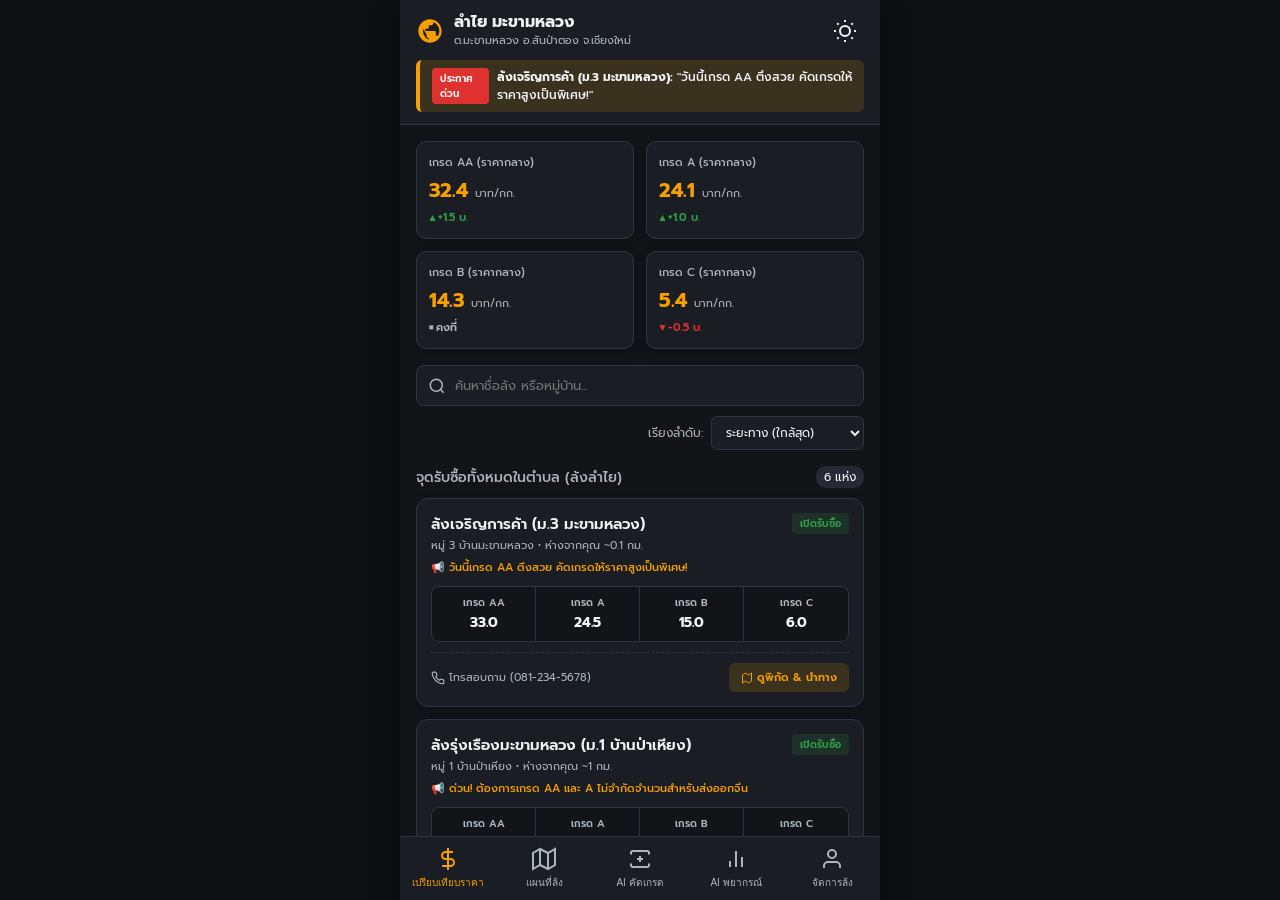
==== index.html @ 511e667b "Add files via upload" ====
<!DOCTYPE html>
<html lang="th">
<head>
    <meta charset="UTF-8">
    <meta name="viewport" content="width=device-width, initial-scale=1.0">
    <title>มะขามหลวง ลำไย คอนเนค (MakhamLuang Longan Connect)</title>
    
    <!-- Google Fonts: Prompt -->
    <link rel="preconnect" href="https://fonts.googleapis.com">
    <link rel="preconnect" href="https://fonts.gstatic.com" crossorigin>
    <link href="https://fonts.googleapis.com/css2?family=Prompt:wght@300;400;500;600;700&display=swap" rel="stylesheet">
    
    <!-- Leaflet Map CSS -->
    <link rel="stylesheet" href="https://unpkg.com/leaflet@1.9.4/dist/leaflet.css" integrity="sha256-p4NxAoJBhIIN+hmNHrzRCf9tD/miZyoHS5obTRR9BMY=" crossorigin=""/>
    
    <!-- Custom Style CSS -->
    <link rel="stylesheet" href="style.css">
    
    <!-- Chart.js -->
    <script src="https://cdn.jsdelivr.net/npm/chart.js"></script>
    
    <!-- Leaflet Map JS -->
    <script src="https://unpkg.com/leaflet@1.9.4/dist/leaflet.js" integrity="sha256-20nQCchB9co0qIjJZRGuk2/Z9VM+kNiyxNV1lvTlZBo=" crossorigin=""></script>
</head>
<body class="dark-theme"> <!-- Default dark-theme -->

    <div class="app-container">
        
        <!-- App Header -->
        <header class="app-header">
            <div class="header-main">
                <div class="logo-area">
                    <div class="logo-icon">
                        <svg viewBox="0 0 24 24" width="28" height="28" fill="currentColor">
                            <path d="M12 2C6.48 2 2 6.48 2 12s4.48 10 10 10 10-4.48 10-10S17.52 2 12 2zm1 17.93c-3.95-.49-7-3.85-7-7.93 0-.62.08-1.21.21-1.79L9 15v1c0 1.1.9 2 2 2v1.93zm6.9-2.54c-.26-.81-1-1.39-1.9-1.39h-1v-3c0-.55-.45-1-1-1H8v-2h2c.55 0 1-.45 1-1V7h2c1.1 0 2-.9 2-2v-.41c2.93 1.19 5 4.06 5 7.41 0 2.08-.8 3.97-2.1 5.39z"/>
                        </svg>
                    </div>
                    <div class="logo-text">
                        <h1>ลำไย มะขามหลวง</h1>
                        <p>ต.มะขามหลวง อ.สันป่าตอง จ.เชียงใหม่</p>
                    </div>
                </div>
                
                <!-- Theme Switcher -->
                <button id="theme-toggle" class="theme-btn" aria-label="เปลี่ยนธีม">
                    <!-- Sun Icon (shown in dark theme) -->
                    <svg class="sun-icon" viewBox="0 0 24 24" width="24" height="24" fill="none" stroke="currentColor" stroke-width="2">
                        <circle cx="12" cy="12" r="5"></circle>
                        <line x1="12" y1="1" x2="12" y2="3"></line>
                        <line x1="12" y1="21" x2="12" y2="23"></line>
                        <line x1="4.22" y1="4.22" x2="5.64" y2="5.64"></line>
                        <line x1="18.36" y1="18.36" x2="19.78" y2="19.78"></line>
                        <line x1="1" y1="12" x2="3" y2="12"></line>
                        <line x1="21" y1="12" x2="23" y2="12"></line>
                        <line x1="4.22" y1="19.78" x2="5.64" y2="18.36"></line>
                        <line x1="18.36" y1="5.64" x2="19.78" y2="4.22"></line>
                    </svg>
                    <!-- Moon Icon (shown in light theme) -->
                    <svg class="moon-icon" viewBox="0 0 24 24" width="24" height="24" fill="none" stroke="currentColor" stroke-width="2">
                        <path d="M21 12.79A9 9 0 1 1 11.21 3 7 7 0 0 0 21 12.79z"></path>
                    </svg>
                </button>
            </div>
            
            <!-- Real-time Banner / Broadcast Notifications -->
            <div id="urgent-broadcast" class="urgent-banner hidden">
                <div class="banner-content">
                    <span class="badge badge-alert">ประกาศด่วน</span>
                    <span class="banner-text" id="broadcast-text">ล้งรุ่งเรืองการค้า (ม.3) เปิดรับซื้อเกรด AA ด่วน! เพิ่มราคาพิเศษกิโลละ +2 บาท</span>
                </div>
            </div>
        </header>
        
        <!-- Main Content Area -->
        <main class="app-main-content">
            
            <!-- SECTION 1: PRICES TAB (DEFAULT) -->
            <section id="tab-prices" class="tab-panel active">
                <!-- Market Summary Grid -->
                <div class="market-summary-grid">
                    <div class="summary-card" data-grade="AA">
                        <div class="card-header">เกรด AA (ราคากลาง)</div>
                        <div class="card-price"><span id="avg-aa">--</span> <span class="unit">บาท/กก.</span></div>
                        <div class="card-change up"><span class="change-icon">▲</span> +1.5 บ.</div>
                    </div>
                    <div class="summary-card" data-grade="A">
                        <div class="card-header">เกรด A (ราคากลาง)</div>
                        <div class="card-price"><span id="avg-a">--</span> <span class="unit">บาท/กก.</span></div>
                        <div class="card-change up"><span class="change-icon">▲</span> +1.0 บ.</div>
                    </div>
                    <div class="summary-card" data-grade="B">
                        <div class="card-header">เกรด B (ราคากลาง)</div>
                        <div class="card-price"><span id="avg-b">--</span> <span class="unit">บาท/กก.</span></div>
                        <div class="card-change steady"><span class="change-icon">■</span> คงที่</div>
                    </div>
                    <div class="summary-card" data-grade="C">
                        <div class="card-header">เกรด C (ราคากลาง)</div>
                        <div class="card-price"><span id="avg-c">--</span> <span class="unit">บาท/กก.</span></div>
                        <div class="card-change down"><span class="change-icon">▼</span> -0.5 บ.</div>
                    </div>
                </div>
                
                <!-- Search & Filters -->
                <div class="filter-controls">
                    <div class="search-box">
                        <svg viewBox="0 0 24 24" width="18" height="18" fill="none" stroke="currentColor" stroke-width="2">
                            <circle cx="11" cy="11" r="8"></circle>
                            <line x1="21" y1="21" x2="16.65" y2="16.65"></line>
                        </svg>
                        <input type="text" id="search-lhong" placeholder="ค้นหาชื่อล้ง หรือหมู่บ้าน...">
                    </div>
                    <div class="sort-options">
                        <label for="sort-select">เรียงลำดับ:</label>
                        <select id="sort-select">
                            <option value="distance">ระยะทาง (ใกล้สุด)</option>
                            <option value="price-aa">ราคา AA (สูงสุด)</option>
                            <option value="price-a">ราคา A (สูงสุด)</option>
                            <option value="open-status">สถานะร้าน (เปิดรับซื้อ)</option>
                        </select>
                    </div>
                </div>

                <!-- Lhong List Container -->
                <div class="lhong-list-header">
                    <h2>จุดรับซื้อทั้งหมดในตำบล (ล้งลำไย)</h2>
                    <span class="lhong-count" id="lhong-count">0 แห่ง</span>
                </div>
                
                <div id="lhong-cards-container" class="lhong-cards-list">
                    <!-- Cards will be dynamically inserted here by JS -->
                </div>
            </section>
            
            <!-- SECTION 2: MAP TAB -->
            <section id="tab-map" class="tab-panel">
                <div class="map-view-wrapper">
                    <!-- Floating Map Legend & Control -->
                    <div class="map-overlay-card">
                        <h3>แผนที่จุดรับซื้อ ต.มะขามหลวง</h3>
                        <p class="map-desc">แสดงล้งรับซื้อลำไยพร้อมราคากลางแบบเรียลไทม์ กดที่หมุดเพื่อนำทาง</p>
                        <div class="legend-items">
                            <div class="legend-item"><span class="legend-dot dot-open"></span> ล้งที่เปิดรับซื้อ</div>
                            <div class="legend-item"><span class="legend-dot dot-best"></span> ล้งที่ให้ราคาสูงสุดวันนี้</div>
                            <div class="legend-item"><span class="legend-dot dot-closed"></span> ปิดรับซื้อชั่วคราว</div>
                        </div>
                    </div>
                    <div id="map-container"></div>
                </div>
            </section>
            
            <!-- SECTION 3: AI SCANNER TAB -->
            <section id="tab-scanner" class="tab-panel">
                <div class="scanner-container">
                    <div class="panel-header">
                        <h2>AI Computer Vision ประเมินเกรดผลผลิต</h2>
                        <p>ถ่ายรูปหรือคลิกเลือกตัวอย่างลำไย เพื่อให้ AI คาดการณ์เกรดเบื้องต้นเพื่อใช้ต่อรองราคากับล้ง</p>
                    </div>

                    <!-- Scanner Screen View -->
                    <div class="scanner-screen-wrapper">
                        <div class="scanner-view-frame">
                            <img id="scanner-preview-img" src="" alt="คลิกเลือกรูปภาพตัวอย่างด้านล่างเพื่อเริ่มสแกน" class="hidden">
                            <div id="scanner-placeholder" class="scanner-placeholder">
                                <div class="placeholder-icon">
                                    <svg viewBox="0 0 24 24" width="64" height="64" fill="none" stroke="currentColor" stroke-width="1.5">
                                        <path d="M23 19a2 2 0 0 1-2 2H3a2 2 0 0 1-2-2V8a2 2 0 0 1 2-2h4l2-3h6l2 3h4a2 2 0 0 1 2 2z"></path>
                                        <circle cx="12" cy="13" r="4"></circle>
                                    </svg>
                                </div>
                                <p>เลือกภาพตัวอย่างลำไยด้านล่าง</p>
                                <p class="sub-text">เพื่อเริ่มการวิเคราะห์จำลองของ AI</p>
                            </div>
                            
                            <!-- Scanner Overlay Graphics -->
                            <div id="scanner-overlay" class="scanner-overlay hidden">
                                <div class="scanning-bar"></div>
                                <div class="target-corners">
                                    <div class="corner top-left"></div>
                                    <div class="corner top-right"></div>
                                    <div class="corner bottom-left"></div>
                                    <div class="corner bottom-right"></div>
                                </div>
                                <div class="scanning-status">กำลังสแกนวิเคราะห์ผล...</div>
                            </div>
                        </div>
                    </div>

                    <!-- Demo Image Selectors -->
                    <div class="demo-selector-section">
                        <h3>เลือกภาพลำไยตัวอย่างเพื่อทดสอบระบบ:</h3>
                        <div class="demo-images-grid">
                            <button class="demo-img-btn" data-grade="aa" data-img="assets/longan_aa.png">
                                <div class="demo-img-crop">
                                    <img src="assets/longan_aa.png" alt="เกรด AA">
                                </div>
                                <div class="btn-label">ตัวอย่าง AA (ผลใหญ่ผิวสวย)</div>
                            </button>
                            <button class="demo-img-btn" data-grade="a" data-img="assets/longan_a.png">
                                <div class="demo-img-crop">
                                    <img src="assets/longan_a.png" alt="เกรด A">
                                </div>
                                <div class="btn-label">ตัวอย่าง A (ขนาดมาตรฐาน)</div>
                            </button>
                            <button class="demo-img-btn" data-grade="b" data-img="assets/longan_b.png">
                                <div class="demo-img-crop">
                                    <img src="assets/longan_b.png" alt="เกรด B">
                                </div>
                                <div class="btn-label">ตัวอย่าง B (ขนาดคละกัน)</div>
                            </button>
                            <button class="demo-img-btn" data-grade="c" data-img="assets/longan_c.png">
                                <div class="demo-img-crop">
                                    <img src="assets/longan_c.png" alt="เกรด C">
                                </div>
                                <div class="btn-label">ตัวอย่าง C (ผลเล็กมีตำหนิ)</div>
                            </button>
                        </div>
                    </div>

                    <!-- Scanner Results Area -->
                    <div id="scanner-result-panel" class="scanner-result-card hidden">
                        <div class="result-header">
                            <span class="result-badge">ผลลัพธ์การคัดเกรดโดย AI</span>
                            <h3 id="result-grade-title">เกรดแนะนำ: AA</h3>
                        </div>
                        
                        <div class="result-body">
                            <div class="result-metrics">
                                <div class="metric-item">
                                    <span class="metric-label">ขนาดผลเฉลี่ย</span>
                                    <span class="metric-value" id="metric-size">2.95 ซม.</span>
                                </div>
                                <div class="metric-item">
                                    <span class="metric-label">ความสม่ำเสมอผิว</span>
                                    <span class="metric-value" id="metric-skin">94% (สมบูรณ์ดี)</span>
                                </div>
                                <div class="metric-item">
                                    <span class="metric-label">อัตราเนื้อผล</span>
                                    <span class="metric-value" id="metric-flesh">78% (หนาแน่น)</span>
                                </div>
                            </div>
                            
                            <div class="price-estimate-box">
                                <div class="est-label">ราคากลางคาดการณ์วันนี้:</div>
                                <div class="est-price"><span id="result-est-price">32-34</span> บาท/กก.</div>
                                <p class="est-note">*อิงตามราคาสูงสุดของล้งที่ใกล้เคียงคุณ</p>
                            </div>
                            
                            <div class="result-actions">
                                <button id="btn-find-best-deal" class="btn btn-primary btn-block">
                                    <svg viewBox="0 0 24 24" width="18" height="18" fill="none" stroke="currentColor" stroke-width="2">
                                        <circle cx="11" cy="11" r="8"></circle>
                                        <line x1="21" y1="21" x2="16.65" y2="16.65"></line>
                                    </svg>
                                    เปรียบเทียบล้งที่ให้ราคาสูงสุด
                                </button>
                            </div>
                        </div>
                    </div>
                </div>
            </section>
            
            <!-- SECTION 4: AI FORECAST TAB -->
            <section id="tab-forecast" class="tab-panel">
                <div class="forecast-container">
                    <div class="panel-header">
                        <h2>AI Predictive Analytics วิเคราะห์ราคารับซื้อล่วงหน้า</h2>
                        <p>ใช้ข้อมูลปริมาณผลผลิตในตลาดและราคาย้อนหลังเพื่อช่วยวางแผนกำหนดวันเก็บเกี่ยวที่ดีที่สุด</p>
                    </div>

                    <!-- Harvest Recommendation Card -->
                    <div class="recommendation-card">
                        <div class="rec-icon">
                            <svg viewBox="0 0 24 24" width="32" height="32" fill="currentColor">
                                <path d="M12 2C6.48 2 2 6.48 2 12s4.48 10 10 10 10-4.48 10-10S17.52 2 12 2zm1 15h-2v-6h2v6zm0-8h-2V7h2v2z"/>
                            </svg>
                        </div>
                        <div class="rec-details">
                            <h3>คำแนะนำการเก็บเกี่ยวของวันนี้</h3>
                            <p id="forecast-recommendation">กำลังคำนวณสถิติและวิเคราะห์แนวโน้ม...</p>
                        </div>
                    </div>

                    <!-- Forecast Controls -->
                    <div class="forecast-controls">
                        <span class="control-label">สลับเกรดเพื่อดูทิศทางราคา:</span>
                        <div class="grade-toggle-group">
                            <button class="grade-toggle-btn active" data-forecast-grade="AA">AA</button>
                            <button class="grade-toggle-btn" data-forecast-grade="A">A</button>
                            <button class="grade-toggle-btn" data-forecast-grade="B">B</button>
                            <button class="grade-toggle-btn" data-forecast-grade="C">C</button>
                        </div>
                    </div>

                    <!-- Forecast Chart Wrapper -->
                    <div class="chart-wrapper-card">
                        <div class="chart-header">
                            <h3 id="chart-title">แนวโน้มราคาเกรด AA (ย้อนหลัง 30 วัน & พยากรณ์ล่วงหน้า 7 วัน)</h3>
                            <span class="data-source-badge">โมเดล AI ล่าสุด</span>
                        </div>
                        <div class="chart-canvas-container">
                            <canvas id="priceForecastChart"></canvas>
                        </div>
                        <div class="chart-info-footer">
                            <p>* เส้นทึบแสดงราคาจริงย้อนหลัง เส้นประแสดงราคาพยากรณ์จากแบบจำลอง AI (Machine Learning)</p>
                        </div>
                    </div>

                    <!-- Price Trend Analysis Table -->
                    <div class="trend-table-card">
                        <h3>พยากรณ์ราคา 7 วันข้างหน้า (บาท/กิโลกรัม)</h3>
                        <div class="trend-table-responsive">
                            <table class="trend-table">
                                <thead>
                                    <tr>
                                        <th>วันที่</th>
                                        <th>เกรด AA</th>
                                        <th>เกรด A</th>
                                        <th>เกรด B</th>
                                        <th>เกรด C</th>
                                        <th>แนวโน้ม</th>
                                    </tr>
                                </thead>
                                <tbody id="forecast-table-body">
                                    <!-- Dynamic rows from JS -->
                                </tbody>
                            </table>
                        </div>
                    </div>
                </div>
            </section>
            
            <!-- SECTION 5: LHONG PORTAL TAB -->
            <section id="tab-lhong" class="tab-panel">
                <div class="lhong-portal-container">
                    <div class="panel-header">
                        <h2>แผงควบคุมร้านค้าสำหรับผู้ประกอบการ (ล้ง)</h2>
                        <p>อัปเดตราคารับซื้อและประกาศโปรโมชันพิเศษของคุณ เพื่อแสดงบนบอร์ดราคากลางและแผนที่ทันที</p>
                    </div>

                    <!-- Portal Auth Form -->
                    <div id="lhong-auth-card" class="portal-card">
                        <h3>เข้าสู่ระบบควบคุมจุดรับซื้อ</h3>
                        <form id="lhong-login-form" onsubmit="return false;">
                            <div class="form-group">
                                <label for="login-lhong-select">เลือกชื่อจุดรับซื้อ (ล้ง):</label>
                                <select id="login-lhong-select" required>
                                    <option value="" disabled selected>-- เลือกจุดรับซื้อของคุณ --</option>
                                    <!-- Options populated by JS -->
                                </select>
                            </div>
                            <div class="form-group">
                                <label for="login-pin">รหัส PIN 4 หลัก:</label>
                                <input type="password" id="login-pin" maxlength="4" placeholder="กรอกรหัสผ่าน (ทดสอบพิมพ์: 1234)" required autocomplete="current-password">
                            </div>
                            <button type="submit" id="btn-login-submit" class="btn btn-primary btn-block">ยืนยันรหัส PIN</button>
                            <p class="pin-hint">* ทุกร้านจำลองรหัส PIN เป็น <strong>1234</strong> สำหรับการสาธิตโปรเจกต์</p>
                        </form>
                    </div>

                    <!-- Portal Manage Dashboard (Hidden by default) -->
                    <div id="lhong-manage-card" class="portal-card hidden">
                        <div class="manage-header">
                            <div class="lhong-info">
                                <h3 id="manage-lhong-name">ล้งเจริญการค้า</h3>
                                <p id="manage-lhong-village">หมู่ 3 บ้านมะขามหลวง</p>
                            </div>
                            <button id="btn-lhong-logout" class="btn btn-outline btn-sm">ออกจากระบบ</button>
                        </div>

                        <form id="lhong-update-form" onsubmit="return false;">
                            
                            <!-- Status Toggle -->
                            <div class="form-group">
                                <label>สถานะเปิดรับซื้อในปัจจุบัน:</label>
                                <div class="status-toggle-group">
                                    <button type="button" class="status-btn btn-open active" data-status="open">
                                        <span class="status-dot"></span> เปิดรับซื้อปกติ
                                    </button>
                                    <button type="button" class="status-btn btn-closed" data-status="closed">
                                        <span class="status-dot"></span> ปิดรับซื้อชั่วคราว
                                    </button>
                                </div>
                            </div>

                            <!-- Price Update Grid -->
                            <div class="price-update-group">
                                <h4>ปรับราคารับซื้อประจำช่วงเวลานี้ (บาท/กก.)</h4>
                                <div class="price-fields-grid">
                                    <div class="form-group price-field">
                                        <label for="price-input-aa">เกรด AA</label>
                                        <input type="number" id="price-input-aa" step="0.5" min="0" required>
                                    </div>
                                    <div class="form-group price-field">
                                        <label for="price-input-a">เกรด A</label>
                                        <input type="number" id="price-input-a" step="0.5" min="0" required>
                                    </div>
                                    <div class="form-group price-field">
                                        <label for="price-input-b">เกรด B</label>
                                        <input type="number" id="price-input-b" step="0.5" min="0" required>
                                    </div>
                                    <div class="form-group price-field">
                                        <label for="price-input-c">เกรด C</label>
                                        <input type="number" id="price-input-c" step="0.5" min="0" required>
                                    </div>
                                </div>
                            </div>

                            <!-- Promotion Broadcast Message -->
                            <div class="form-group">
                                <label for="lhong-promo-input">ประกาศด่วน / โปรโมชันหน้าร้าน (แสดงแถบด้านบนสุด):</label>
                                <textarea id="lhong-promo-input" rows="2" maxlength="150" placeholder="เช่นต้องการเกรด AA ด่วน! เพิ่มราคาให้กิโลละ 2 บาท สำหรับช่วงบ่ายนี้... (เว้นว่างไว้เพื่อยกเลิกประกาศ)"></textarea>
                            </div>

                            <button type="submit" id="btn-save-lhong-changes" class="btn btn-primary btn-block">
                                บันทึกข้อมูลและเผยแพร่แบบเรียลไทม์
                            </button>
                        </form>
                    </div>
                </div>
            </section>
        </main>
        
        <!-- App Navigation Bar (Bottom Navigation) -->
        <nav class="app-navbar">
            <button class="nav-item active" data-tab="prices">
                <div class="nav-icon">
                    <svg viewBox="0 0 24 24" fill="none" stroke="currentColor" stroke-width="2">
                        <line x1="12" y1="1" x2="12" y2="23"></line>
                        <path d="M17 5H9.5a3.5 3.5 0 0 0 0 7h5a3.5 3.5 0 0 1 0 7H6"></path>
                    </svg>
                </div>
                <span>เปรียบเทียบราคา</span>
            </button>
            
            <button class="nav-item" data-tab="map">
                <div class="nav-icon">
                    <svg viewBox="0 0 24 24" fill="none" stroke="currentColor" stroke-width="2">
                        <polygon points="1 6 1 22 8 18 16 22 23 18 23 2 16 6 8 2 1 6"></polygon>
                        <line x1="8" y1="2" x2="8" y2="18"></line>
                        <line x1="16" y1="6" x2="16" y2="22"></line>
                    </svg>
                </div>
                <span>แผนที่ล้ง</span>
            </button>
            
            <button class="nav-item" data-tab="scanner">
                <div class="nav-icon">
                    <svg viewBox="0 0 24 24" fill="none" stroke="currentColor" stroke-width="2">
                        <path d="M21 7.5V6a2 2 0 0 0-2-2H5a2 2 0 0 0-2 2v1.5M21 16.5V18a2 2 0 0 1-2 2H5a2 2 0 0 1-2-2v-1.5M12 9v6M9 12h6"></path>
                    </svg>
                </div>
                <span>AI คัดเกรด</span>
            </button>
            
            <button class="nav-item" data-tab="forecast">
                <div class="nav-icon">
                    <svg viewBox="0 0 24 24" fill="none" stroke="currentColor" stroke-width="2">
                        <line x1="18" y1="20" x2="18" y2="10"></line>
                        <line x1="12" y1="20" x2="12" y2="4"></line>
                        <line x1="6" y1="20" x2="6" y2="14"></line>
                    </svg>
                </div>
                <span>AI พยากรณ์</span>
            </button>
            
            <button class="nav-item" data-tab="lhong">
                <div class="nav-icon">
                    <svg viewBox="0 0 24 24" fill="none" stroke="currentColor" stroke-width="2">
                        <path d="M20 21v-2a4 4 0 0 0-4-4H8a4 4 0 0 0-4 4v2"></path>
                        <circle cx="12" cy="7" r="4"></circle>
                    </svg>
                </div>
                <span>จัดการล้ง</span>
            </button>
        </nav>
        
    </div>

    <!-- Notification Toast -->
    <div id="toast" class="toast hidden">
        <span id="toast-message">บันทึกข้อมูลสำเร็จ</span>
    </div>

    <!-- Custom Logic JavaScript -->
    <script src="app.js"></script>
</body>
</html>
---- style.css ----
/* ----------------------------------------------------
   DESIGN SYSTEM & THEMES
   ---------------------------------------------------- */
:root {
    /* Fonts */
    --font-family: 'Prompt', -apple-system, BlinkMacSystemFont, "Segoe UI", Roboto, sans-serif;
    
    /* Layout */
    --app-max-width: 480px;
}

/* Dark Theme Variables */
.dark-theme {
    --bg-primary: #121418;
    --bg-secondary: #1a1d24;
    --bg-tertiary: #252a35;
    --text-primary: #f1f3f5;
    --text-secondary: #adb5bd;
    --border-color: #2d3545;
    --accent-color: #f59f00; /* Golden Amber */
    --accent-hover: #e08800;
    --accent-light: rgba(245, 159, 0, 0.15);
    --green-color: #2f9e44;
    --green-light: rgba(47, 158, 68, 0.15);
    --red-color: #e03131;
    --red-light: rgba(224, 49, 49, 0.15);
    --shadow: 0 8px 24px rgba(0, 0, 0, 0.4);
    --card-shadow: 0 4px 12px rgba(0, 0, 0, 0.2);
}

/* Light Theme Variables */
.light-theme {
    --bg-primary: #f1f3f5;
    --bg-secondary: #ffffff;
    --bg-tertiary: #e9ecef;
    --text-primary: #212529;
    --text-secondary: #495057;
    --border-color: #ced4da;
    --accent-color: #e67e22; /* Rich Orange-Gold */
    --accent-hover: #d35400;
    --accent-light: rgba(230, 126, 34, 0.15);
    --green-color: #2b8a3e;
    --green-light: rgba(43, 138, 62, 0.12);
    --red-color: #c92a2a;
    --red-light: rgba(201, 42, 42, 0.12);
    --shadow: 0 8px 24px rgba(0, 0, 0, 0.08);
    --card-shadow: 0 4px 12px rgba(0, 0, 0, 0.05);
}

/* ----------------------------------------------------
   BASE STYLE & LAYOUT
   ---------------------------------------------------- */
* {
    box-sizing: border-box;
    margin: 0;
    padding: 0;
    -webkit-tap-highlight-color: transparent;
}

body {
    font-family: var(--font-family);
    background-color: #212529; /* Dark backdrop for desktop */
    color: var(--text-primary);
    display: flex;
    justify-content: center;
    align-items: center;
    min-height: 100vh;
    overflow: hidden;
}

.app-container {
    width: 100%;
    max-width: var(--app-max-width);
    height: 100vh;
    background-color: var(--bg-primary);
    box-shadow: var(--shadow);
    display: flex;
    flex-direction: column;
    position: relative;
    overflow: hidden;
    transition: background-color 0.3s ease;
}

/* App Header */
.app-header {
    background-color: var(--bg-secondary);
    border-bottom: 1px solid var(--border-color);
    padding: 12px 16px;
    z-index: 100;
    transition: background-color 0.3s ease, border-color 0.3s ease;
}

.header-main {
    display: flex;
    justify-content: space-between;
    align-items: center;
}

.logo-area {
    display: flex;
    align-items: center;
    gap: 10px;
}

.logo-icon {
    color: var(--accent-color);
    display: flex;
    align-items: center;
}

.logo-text h1 {
    font-size: 16px;
    font-weight: 700;
    line-height: 1.2;
    color: var(--text-primary);
}

.logo-text p {
    font-size: 11px;
    color: var(--text-secondary);
}

.theme-btn {
    background: none;
    border: none;
    cursor: pointer;
    color: var(--text-primary);
    width: 38px;
    height: 38px;
    display: flex;
    justify-content: center;
    align-items: center;
    border-radius: 50%;
    transition: background-color 0.2s;
}

.theme-btn:hover {
    background-color: var(--bg-tertiary);
}

/* Dynamic Sun/Moon Visibility */
.dark-theme .sun-icon { display: block; }
.dark-theme .moon-icon { display: none; }
.light-theme .sun-icon { display: none; }
.light-theme .moon-icon { display: block; }

/* Urgent Broadcast Banner */
.urgent-banner {
    background-color: var(--accent-light);
    border-left: 4px solid var(--accent-color);
    margin-top: 10px;
    padding: 8px 12px;
    border-radius: 6px;
    animation: fadeIn 0.4s ease-out;
}

.banner-content {
    display: flex;
    align-items: center;
    gap: 8px;
}

.banner-text {
    font-size: 12px;
    font-weight: 500;
    color: var(--text-primary);
}

/* ----------------------------------------------------
   NAVIGATION BAR
   ---------------------------------------------------- */
.app-navbar {
    background-color: var(--bg-secondary);
    border-top: 1px solid var(--border-color);
    display: flex;
    height: 64px;
    padding-bottom: env(safe-area-inset-bottom);
    z-index: 100;
    transition: background-color 0.3s ease, border-color 0.3s ease;
}

.nav-item {
    flex: 1;
    background: none;
    border: none;
    cursor: pointer;
    display: flex;
    flex-direction: column;
    justify-content: center;
    align-items: center;
    color: var(--text-secondary);
    gap: 4px;
    transition: color 0.2s;
}

.nav-item span {
    font-size: 10px;
    font-weight: 500;
}

.nav-icon {
    width: 24px;
    height: 24px;
    display: flex;
    align-items: center;
    justify-content: center;
}

.nav-item.active {
    color: var(--accent-color);
}

/* ----------------------------------------------------
   MAIN CONTENT & TABS
   ---------------------------------------------------- */
.app-main-content {
    flex: 1;
    overflow-y: auto;
    padding: 16px;
    position: relative;
    padding-bottom: 24px;
}

.tab-panel {
    display: none;
    animation: fadeIn 0.25s ease-out;
}

.tab-panel.active {
    display: block;
}

/* ----------------------------------------------------
   UI COMPONENT ELEMENTS
   ---------------------------------------------------- */
.badge {
    display: inline-block;
    padding: 3px 8px;
    border-radius: 4px;
    font-size: 10px;
    font-weight: 600;
    text-transform: uppercase;
}

.badge-alert {
    background-color: var(--red-color);
    color: #ffffff;
}

.badge-open {
    background-color: var(--green-light);
    color: var(--green-color);
}

.badge-closed {
    background-color: var(--red-light);
    color: var(--red-color);
}

/* Buttons */
.btn {
    font-family: var(--font-family);
    font-size: 14px;
    font-weight: 600;
    padding: 10px 16px;
    border-radius: 8px;
    border: none;
    cursor: pointer;
    display: inline-flex;
    align-items: center;
    justify-content: center;
    gap: 8px;
    transition: all 0.2s ease;
}

.btn-block {
    display: flex;
    width: 100%;
}

.btn-primary {
    background-color: var(--accent-color);
    color: #ffffff;
}

.btn-primary:hover {
    background-color: var(--accent-hover);
}

.btn-outline {
    background: none;
    border: 1px solid var(--border-color);
    color: var(--text-primary);
}

.btn-outline:hover {
    background-color: var(--bg-tertiary);
}

.btn-sm {
    padding: 6px 12px;
    font-size: 12px;
    border-radius: 6px;
}

/* Forms */
.form-group {
    margin-bottom: 16px;
}

.form-group label {
    display: block;
    font-size: 13px;
    font-weight: 500;
    margin-bottom: 6px;
    color: var(--text-secondary);
}

.form-group select,
.form-group input[type="text"],
.form-group input[type="password"],
.form-group input[type="number"],
.form-group textarea {
    width: 100%;
    padding: 10px 12px;
    border-radius: 8px;
    border: 1px solid var(--border-color);
    background-color: var(--bg-tertiary);
    color: var(--text-primary);
    font-family: var(--font-family);
    font-size: 14px;
    outline: none;
    transition: border-color 0.2s;
}

.form-group select:focus,
.form-group input:focus,
.form-group textarea:focus {
    border-color: var(--accent-color);
}

/* Cards */
.portal-card,
.trend-table-card,
.chart-wrapper-card,
.recommendation-card,
.scanner-result-card {
    background-color: var(--bg-secondary);
    border: 1px solid var(--border-color);
    border-radius: 12px;
    padding: 16px;
    margin-bottom: 16px;
    box-shadow: var(--card-shadow);
}

.panel-header {
    margin-bottom: 16px;
}

.panel-header h2 {
    font-size: 17px;
    font-weight: 600;
    color: var(--text-primary);
}

.panel-header p {
    font-size: 12px;
    color: var(--text-secondary);
    margin-top: 4px;
}

/* ----------------------------------------------------
   PRICES TAB (HOME)
   ---------------------------------------------------- */
.market-summary-grid {
    display: grid;
    grid-template-columns: repeat(2, 1fr);
    gap: 12px;
    margin-bottom: 16px;
}

.summary-card {
    background-color: var(--bg-secondary);
    border: 1px solid var(--border-color);
    border-radius: 10px;
    padding: 12px;
    display: flex;
    flex-direction: column;
    position: relative;
    box-shadow: var(--card-shadow);
}

.summary-card .card-header {
    font-size: 11px;
    color: var(--text-secondary);
    font-weight: 500;
}

.summary-card .card-price {
    font-size: 20px;
    font-weight: 700;
    color: var(--accent-color);
    margin: 4px 0;
}

.summary-card .card-price .unit {
    font-size: 11px;
    color: var(--text-secondary);
    font-weight: normal;
}

.summary-card .card-change {
    font-size: 11px;
    font-weight: 600;
    display: flex;
    align-items: center;
    gap: 2px;
}

.card-change.up { color: var(--green-color); }
.card-change.down { color: var(--red-color); }
.card-change.steady { color: var(--text-secondary); }

/* Filter Controls */
.filter-controls {
    display: flex;
    flex-direction: column;
    gap: 10px;
    margin-bottom: 16px;
}

.search-box {
    position: relative;
    width: 100%;
}

.search-box svg {
    position: absolute;
    left: 12px;
    top: 50%;
    transform: translateY(-50%);
    color: var(--text-secondary);
}

.search-box input {
    width: 100%;
    padding: 10px 12px 10px 38px;
    border-radius: 8px;
    border: 1px solid var(--border-color);
    background-color: var(--bg-secondary);
    color: var(--text-primary);
    font-family: var(--font-family);
    font-size: 13px;
    outline: none;
}

.sort-options {
    display: flex;
    align-items: center;
    gap: 8px;
    justify-content: flex-end;
}

.sort-options label {
    font-size: 12px;
    color: var(--text-secondary);
}

.sort-options select {
    background-color: var(--bg-secondary);
    border: 1px solid var(--border-color);
    color: var(--text-primary);
    font-family: var(--font-family);
    font-size: 12px;
    padding: 6px 10px;
    border-radius: 6px;
    outline: none;
}

/* Lhong Cards */
.lhong-list-header {
    display: flex;
    justify-content: space-between;
    align-items: center;
    margin-bottom: 10px;
}

.lhong-list-header h2 {
    font-size: 14px;
    color: var(--text-secondary);
    font-weight: 500;
}

.lhong-count {
    font-size: 12px;
    background-color: var(--bg-tertiary);
    padding: 2px 8px;
    border-radius: 10px;
}

.lhong-cards-list {
    display: flex;
    flex-direction: column;
    gap: 12px;
}

.lhong-card {
    background-color: var(--bg-secondary);
    border: 1px solid var(--border-color);
    border-radius: 12px;
    padding: 14px;
    display: flex;
    flex-direction: column;
    gap: 10px;
    box-shadow: var(--card-shadow);
    transition: transform 0.2s;
}

.lhong-card:hover {
    transform: translateY(-2px);
}

.lhong-card.best-deal-border {
    border: 2px solid var(--accent-color);
}

.card-top {
    display: flex;
    justify-content: space-between;
    align-items: flex-start;
}

.lhong-meta h3 {
    font-size: 15px;
    font-weight: 600;
}

.lhong-meta p {
    font-size: 11px;
    color: var(--text-secondary);
    margin-top: 2px;
}

.price-table-grid {
    display: grid;
    grid-template-columns: repeat(4, 1fr);
    background-color: var(--bg-primary);
    border: 1px solid var(--border-color);
    border-radius: 8px;
    overflow: hidden;
}

.grid-col {
    display: flex;
    flex-direction: column;
    align-items: center;
    padding: 8px 4px;
    border-right: 1px solid var(--border-color);
}

.grid-col:last-child {
    border-right: none;
}

.grid-col.high-price {
    background-color: var(--accent-light);
}

.col-label {
    font-size: 10px;
    font-weight: 600;
    color: var(--text-secondary);
}

.col-val {
    font-size: 14px;
    font-weight: 700;
    color: var(--text-primary);
    margin-top: 2px;
}

.lhong-card.closed-lhong .price-table-grid {
    opacity: 0.5;
}

.card-actions {
    display: flex;
    justify-content: space-between;
    align-items: center;
    border-top: 1px dashed var(--border-color);
    padding-top: 10px;
    font-size: 11px;
}

.phone-link {
    color: var(--text-secondary);
    text-decoration: none;
    display: inline-flex;
    align-items: center;
    gap: 4px;
}

.btn-nav-map {
    background-color: var(--accent-light);
    color: var(--accent-color);
    border: none;
    padding: 6px 12px;
    border-radius: 6px;
    font-family: var(--font-family);
    font-size: 11px;
    font-weight: 600;
    cursor: pointer;
    display: flex;
    align-items: center;
    gap: 4px;
}

/* ----------------------------------------------------
   MAP TAB
   ---------------------------------------------------- */
.map-view-wrapper {
    position: relative;
    height: calc(100vh - 170px);
    border-radius: 12px;
    overflow: hidden;
    border: 1px solid var(--border-color);
}

#map-container {
    width: 100%;
    height: 100%;
    z-index: 1;
}

.map-overlay-card {
    position: absolute;
    top: 12px;
    left: 12px;
    right: 12px;
    background-color: var(--glass-bg);
    backdrop-filter: blur(10px);
    -webkit-backdrop-filter: blur(10px);
    border: 1px solid var(--border-color);
    border-radius: 8px;
    padding: 10px;
    z-index: 10;
    pointer-events: none;
    box-shadow: var(--shadow);
}

.map-overlay-card h3 {
    font-size: 13px;
    font-weight: 600;
}

.map-overlay-card .map-desc {
    font-size: 10px;
    color: var(--text-secondary);
    margin-top: 2px;
}

.legend-items {
    display: flex;
    flex-wrap: wrap;
    gap: 8px;
    margin-top: 6px;
}

.legend-item {
    font-size: 9px;
    font-weight: 500;
    display: flex;
    align-items: center;
    gap: 4px;
}

.legend-dot {
    width: 8px;
    height: 8px;
    border-radius: 50%;
    display: inline-block;
}

.dot-open { background-color: var(--green-color); }
.dot-best { background-color: var(--accent-color); }
.dot-closed { background-color: var(--red-color); }

/* Custom Map Popup Styling */
.leaflet-popup-content-wrapper {
    background-color: var(--bg-secondary) !important;
    color: var(--text-primary) !important;
    border-radius: 10px !important;
    border: 1px solid var(--border-color);
    font-family: var(--font-family) !important;
    padding: 0 !important;
}

.leaflet-popup-content {
    margin: 12px !important;
    min-width: 150px;
}

.leaflet-popup-tip {
    background-color: var(--bg-secondary) !important;
    border-left: 1px solid var(--border-color);
    border-bottom: 1px solid var(--border-color);
}

.popup-lhong-title {
    font-size: 13px;
    font-weight: 600;
    margin-bottom: 4px;
}

.popup-price-list {
    font-size: 11px;
    margin: 6px 0;
    display: grid;
    grid-template-columns: repeat(2, 1fr);
    gap: 4px;
}

.popup-price-list span {
    font-weight: 600;
}

.popup-btn-nav {
    display: block;
    background-color: var(--accent-color);
    color: #ffffff !important;
    text-align: center;
    padding: 6px;
    border-radius: 6px;
    text-decoration: none;
    font-size: 11px;
    font-weight: 600;
    margin-top: 8px;
}

/* ----------------------------------------------------
   AI SCANNER TAB
   ---------------------------------------------------- */
.scanner-container {
    display: flex;
    flex-direction: column;
}

.scanner-screen-wrapper {
    width: 100%;
    display: flex;
    justify-content: center;
    margin-bottom: 16px;
}

.scanner-view-frame {
    width: 100%;
    aspect-ratio: 4/3;
    max-height: 240px;
    background-color: var(--bg-secondary);
    border: 2px dashed var(--border-color);
    border-radius: 12px;
    position: relative;
    overflow: hidden;
    display: flex;
    justify-content: center;
    align-items: center;
}

#scanner-preview-img {
    width: 100%;
    height: 100%;
    object-fit: cover;
}

.scanner-placeholder {
    display: flex;
    flex-direction: column;
    align-items: center;
    text-align: center;
    color: var(--text-secondary);
    padding: 20px;
}

.placeholder-icon {
    color: var(--accent-color);
    margin-bottom: 8px;
}

.scanner-placeholder p {
    font-size: 13px;
    font-weight: 500;
}

.scanner-placeholder .sub-text {
    font-size: 11px;
    color: var(--text-secondary);
    margin-top: 4px;
}

/* Scanner Overlay */
.scanner-overlay {
    position: absolute;
    inset: 0;
    pointer-events: none;
    display: flex;
    flex-direction: column;
    justify-content: space-between;
}

.scanning-bar {
    width: 100%;
    height: 4px;
    background: linear-gradient(to right, transparent, var(--accent-color), transparent);
    box-shadow: 0 0 12px var(--accent-color);
    position: absolute;
    top: 0;
    left: 0;
    animation: scanAnimation 2s linear infinite;
}

.target-corners .corner {
    position: absolute;
    width: 20px;
    height: 20px;
    border: 3px solid var(--accent-color);
}

.corner.top-left { top: 15px; left: 15px; border-right: none; border-bottom: none; }
.corner.top-right { top: 15px; right: 15px; border-left: none; border-bottom: none; }
.corner.bottom-left { bottom: 15px; left: 15px; border-right: none; border-top: none; }
.corner.bottom-right { bottom: 15px; right: 15px; border-left: none; border-top: none; }

.scanning-status {
    position: absolute;
    bottom: 12px;
    left: 50%;
    transform: translateX(-50%);
    background-color: rgba(0, 0, 0, 0.7);
    color: #ffffff;
    font-size: 11px;
    padding: 4px 12px;
    border-radius: 20px;
    font-weight: 500;
    letter-spacing: 0.5px;
}

/* Demo Image Selectors */
.demo-selector-section {
    margin-bottom: 16px;
}

.demo-selector-section h3 {
    font-size: 12px;
    color: var(--text-secondary);
    font-weight: 500;
    margin-bottom: 8px;
}

.demo-images-grid {
    display: grid;
    grid-template-columns: repeat(4, 1fr);
    gap: 8px;
}

.demo-img-btn {
    background-color: var(--bg-secondary);
    border: 1px solid var(--border-color);
    border-radius: 8px;
    padding: 6px;
    cursor: pointer;
    display: flex;
    flex-direction: column;
    align-items: center;
    gap: 6px;
    outline: none;
    transition: all 0.2s ease;
}

.demo-img-btn:hover,
.demo-img-btn.selected {
    border-color: var(--accent-color);
    background-color: var(--bg-tertiary);
}

.demo-img-crop {
    width: 100%;
    aspect-ratio: 1;
    border-radius: 6px;
    overflow: hidden;
}

.demo-img-crop img {
    width: 100%;
    height: 100%;
    object-fit: cover;
}

.demo-img-btn .btn-label {
    font-size: 9px;
    font-weight: 500;
    color: var(--text-primary);
    text-align: center;
    line-height: 1.2;
}

/* Result panel styling */
.scanner-result-card {
    border-left: 5px solid var(--accent-color);
    animation: slideUp 0.3s ease-out;
}

.result-header {
    margin-bottom: 12px;
}

.result-badge {
    font-size: 10px;
    color: var(--accent-color);
    font-weight: 600;
}

#result-grade-title {
    font-size: 18px;
    font-weight: 700;
    margin-top: 2px;
}

.result-metrics {
    display: grid;
    grid-template-columns: repeat(3, 1fr);
    gap: 8px;
    background-color: var(--bg-primary);
    padding: 10px;
    border-radius: 8px;
    border: 1px solid var(--border-color);
    margin-bottom: 12px;
}

.metric-item {
    display: flex;
    flex-direction: column;
    align-items: center;
    text-align: center;
}

.metric-label {
    font-size: 9px;
    color: var(--text-secondary);
}

.metric-value {
    font-size: 12px;
    font-weight: 600;
    color: var(--text-primary);
    margin-top: 2px;
}

.price-estimate-box {
    text-align: center;
    margin-bottom: 16px;
    background-color: var(--accent-light);
    border-radius: 8px;
    padding: 10px;
}

.est-label {
    font-size: 12px;
    color: var(--text-secondary);
}

.est-price {
    font-size: 24px;
    font-weight: 700;
    color: var(--accent-color);
}

.est-note {
    font-size: 9px;
    color: var(--text-secondary);
}

/* ----------------------------------------------------
   AI FORECAST TAB
   ---------------------------------------------------- */
.recommendation-card {
    display: flex;
    align-items: center;
    gap: 12px;
    border-left: 5px solid var(--green-color);
    background-color: var(--green-light);
}

.rec-icon {
    color: var(--green-color);
    flex-shrink: 0;
}

.rec-details h3 {
    font-size: 13px;
    font-weight: 600;
    color: var(--text-primary);
}

.rec-details p {
    font-size: 11px;
    color: var(--text-secondary);
    margin-top: 2px;
    line-height: 1.4;
}

.forecast-controls {
    display: flex;
    justify-content: space-between;
    align-items: center;
    margin-bottom: 10px;
}

.control-label {
    font-size: 12px;
    color: var(--text-secondary);
    font-weight: 500;
}

.grade-toggle-group {
    display: flex;
    background-color: var(--bg-secondary);
    border: 1px solid var(--border-color);
    border-radius: 6px;
    overflow: hidden;
    padding: 2px;
}

.grade-toggle-btn {
    border: none;
    background: none;
    font-family: var(--font-family);
    font-size: 11px;
    font-weight: 600;
    padding: 4px 10px;
    border-radius: 4px;
    color: var(--text-secondary);
    cursor: pointer;
    transition: all 0.2s;
}

.grade-toggle-btn.active {
    background-color: var(--accent-color);
    color: #ffffff;
}

.chart-wrapper-card {
    padding: 12px;
}

.chart-header {
    display: flex;
    justify-content: space-between;
    align-items: center;
    margin-bottom: 10px;
}

.chart-header h3 {
    font-size: 12px;
    font-weight: 600;
}

.data-source-badge {
    font-size: 8px;
    background-color: var(--accent-light);
    color: var(--accent-color);
    padding: 2px 6px;
    border-radius: 4px;
    font-weight: 600;
}

.chart-canvas-container {
    position: relative;
    height: 180px;
    width: 100%;
}

.chart-info-footer p {
    font-size: 9px;
    color: var(--text-secondary);
    margin-top: 8px;
}

/* Trend Table */
.trend-table-card {
    padding: 12px;
}

.trend-table-card h3 {
    font-size: 13px;
    font-weight: 600;
    margin-bottom: 8px;
}

.trend-table-responsive {
    overflow-x: auto;
}

.trend-table {
    width: 100%;
    border-collapse: collapse;
    font-size: 11px;
    text-align: center;
}

.trend-table th,
.trend-table td {
    padding: 6px 4px;
    border-bottom: 1px solid var(--border-color);
}

.trend-table th {
    color: var(--text-secondary);
    font-weight: 500;
}

.trend-table td {
    color: var(--text-primary);
    font-weight: 600;
}

.trend-table td:first-child {
    color: var(--text-secondary);
    text-align: left;
    font-weight: normal;
}

.trend-table tr:hover {
    background-color: var(--bg-primary);
}

/* ----------------------------------------------------
   LHONG PORTAL TAB
   ---------------------------------------------------- */
.lhong-portal-container {
    display: flex;
    flex-direction: column;
}

.pin-hint {
    font-size: 11px;
    color: var(--text-secondary);
    text-align: center;
    margin-top: 10px;
}

.manage-header {
    display: flex;
    justify-content: space-between;
    align-items: center;
    border-bottom: 1px solid var(--border-color);
    padding-bottom: 12px;
    margin-bottom: 16px;
}

.lhong-info h3 {
    font-size: 16px;
    font-weight: 600;
}

.lhong-info p {
    font-size: 11px;
    color: var(--text-secondary);
}

/* Status Select Group */
.status-toggle-group {
    display: flex;
    gap: 10px;
}

.status-btn {
    flex: 1;
    border: 1px solid var(--border-color);
    border-radius: 8px;
    background-color: var(--bg-primary);
    color: var(--text-secondary);
    padding: 10px;
    font-family: var(--font-family);
    font-size: 13px;
    font-weight: 500;
    cursor: pointer;
    display: flex;
    align-items: center;
    justify-content: center;
    gap: 6px;
    transition: all 0.2s;
}

.status-btn .status-dot {
    width: 8px;
    height: 8px;
    border-radius: 50%;
    display: inline-block;
    background-color: var(--text-secondary);
}

.status-btn.btn-open.active {
    border-color: var(--green-color);
    background-color: var(--green-light);
    color: var(--green-color);
}

.status-btn.btn-open.active .status-dot {
    background-color: var(--green-color);
}

.status-btn.btn-closed.active {
    border-color: var(--red-color);
    background-color: var(--red-light);
    color: var(--red-color);
}

.status-btn.btn-closed.active .status-dot {
    background-color: var(--red-color);
}

/* Price Update Fields */
.price-update-group h4 {
    font-size: 13px;
    font-weight: 500;
    margin-bottom: 8px;
    color: var(--text-secondary);
}

.price-fields-grid {
    display: grid;
    grid-template-columns: repeat(2, 1fr);
    gap: 12px;
    margin-bottom: 16px;
}

.price-field {
    margin-bottom: 0;
}

/* ----------------------------------------------------
   NOTIFICATION TOAST
   ---------------------------------------------------- */
.toast {
    position: fixed;
    bottom: 80px;
    left: 50%;
    transform: translateX(-50%);
    background-color: rgba(0, 0, 0, 0.85);
    color: #ffffff;
    font-size: 12px;
    font-weight: 500;
    padding: 10px 20px;
    border-radius: 30px;
    z-index: 999;
    box-shadow: 0 4px 12px rgba(0,0,0,0.3);
    animation: fadeInUp 0.3s ease-out;
}

.dark-theme .toast {
    background-color: #ffffff;
    color: #000000;
}

/* ----------------------------------------------------
   ANIMATIONS
   ---------------------------------------------------- */
@keyframes fadeIn {
    from { opacity: 0; }
    to { opacity: 1; }
}

@keyframes fadeInUp {
    from { opacity: 0; transform: translate(-50%, 10px); }
    to { opacity: 1; transform: translate(-50%, 0); }
}

@keyframes slideUp {
    from { opacity: 0; transform: translateY(15px); }
    to { opacity: 1; transform: translateY(0); }
}

@keyframes scanAnimation {
    0% { top: 0; }
    50% { top: 100%; }
    100% { top: 0; }
}

.hidden {
    display: none !important;
}

/* Adjust Leaflet controls in mobile layout */
.leaflet-control-zoom {
    display: none !important;
}
.leaflet-bottom {
    margin-bottom: 10px;
}
.leaflet-left {
    margin-left: 10px;
}

/* Scrollbar styling */
.app-main-content::-webkit-scrollbar {
    width: 4px;
}
.app-main-content::-webkit-scrollbar-track {
    background: transparent;
}
.app-main-content::-webkit-scrollbar-thumb {
    background: var(--border-color);
    border-radius: 4px;
}

/* Responsive adjustment for desktop view */
@media (min-width: 481px) {
    body {
        background-color: #0d0f12;
    }
}
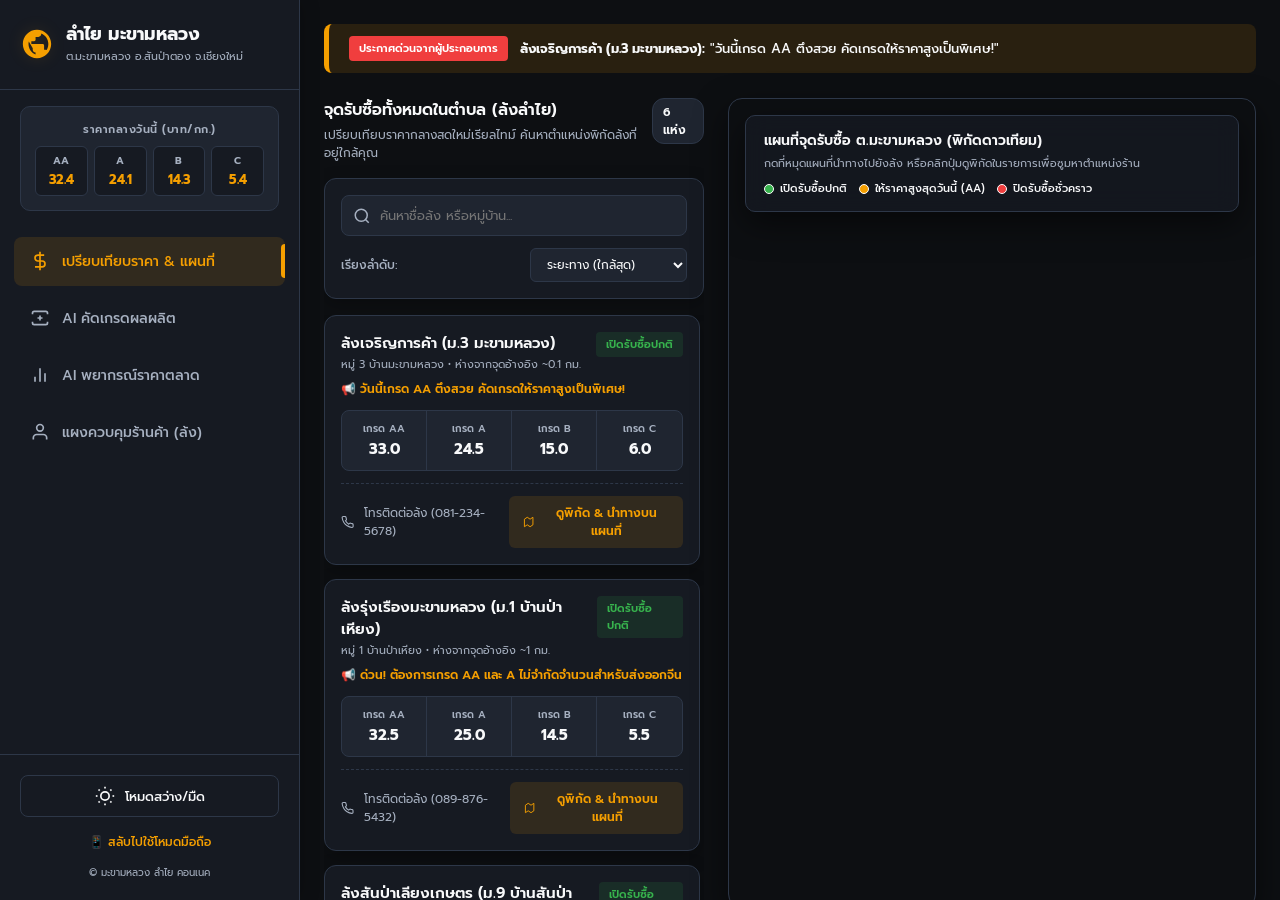
==== commit 3ebd28d7: "Add files via upload" ====
--- a/index.html
+++ b/index.html
@@ -4,6 +4,18 @@
     <meta charset="UTF-8">
     <meta name="viewport" content="width=device-width, initial-scale=1.0">
     <title>มะขามหลวง ลำไย คอนเนค (MakhamLuang Longan Connect)</title>
+    
+    <!-- Device redirection script -->
+    <script>
+        function checkDevice() {
+            const isMobile = /Android|webOS|iPhone|iPad|iPod|BlackBerry|IEMobile|Opera Mini/i.test(navigator.userAgent) || window.innerWidth < 992;
+            if (!isMobile) {
+                window.location.replace("desktop.html");
+            }
+        }
+        checkDevice();
+        window.addEventListener('resize', checkDevice);
+    </script>
     
     <!-- Google Fonts: Prompt -->
     <link rel="preconnect" href="https://fonts.googleapis.com">
@@ -30,7 +42,7 @@
         <header class="app-header">
             <div class="header-main">
                 <div class="logo-area">
-                    <div class="logo-icon">
+                    <div class="logo-icon" id="secret-globe-toggle">
                         <svg viewBox="0 0 24 24" width="28" height="28" fill="currentColor">
                             <path d="M12 2C6.48 2 2 6.48 2 12s4.48 10 10 10 10-4.48 10-10S17.52 2 12 2zm1 17.93c-3.95-.49-7-3.85-7-7.93 0-.62.08-1.21.21-1.79L9 15v1c0 1.1.9 2 2 2v1.93zm6.9-2.54c-.26-.81-1-1.39-1.9-1.39h-1v-3c0-.55-.45-1-1-1H8v-2h2c.55 0 1-.45 1-1V7h2c1.1 0 2-.9 2-2v-.41c2.93 1.19 5 4.06 5 7.41 0 2.08-.8 3.97-2.1 5.39z"/>
                         </svg>
@@ -167,8 +179,8 @@
                                         <circle cx="12" cy="13" r="4"></circle>
                                     </svg>
                                 </div>
-                                <p>เลือกภาพตัวอย่างลำไยด้านล่าง</p>
-                                <p class="sub-text">เพื่อเริ่มการวิเคราะห์จำลองของ AI</p>
+                                <p>กดปุ่มถ่ายรูป หรือเลือกรูปภาพ</p>
+                                <p class="sub-text">เพื่อวิเคราะห์คัดเกรดผลผลิตของคุณด้วย AI</p>
                             </div>
                             
                             <!-- Scanner Overlay Graphics -->
@@ -185,6 +197,30 @@
                         </div>
                     </div>
 
+                    <!-- Upload or Capture Choice -->
+                    <div class="upload-source-section">
+                        <input type="file" id="scanner-file-input" accept="image/*" class="hidden">
+                        <input type="file" id="scanner-camera-input" accept="image/*" capture="environment" class="hidden">
+                        
+                        <div class="upload-buttons-container">
+                            <button id="btn-trigger-camera" class="btn btn-primary">
+                                <svg viewBox="0 0 24 24" width="18" height="18" fill="none" stroke="currentColor" stroke-width="2">
+                                    <path d="M23 19a2 2 0 0 1-2 2H3a2 2 0 0 1-2-2V8a2 2 0 0 1 2-2h4l2-3h6l2 3h4a2 2 0 0 1 2 2z"></path>
+                                    <circle cx="12" cy="13" r="4"></circle>
+                                </svg>
+                                📷 ถ่ายรูปลำไย
+                            </button>
+                            <button id="btn-trigger-gallery" class="btn btn-outline">
+                                <svg viewBox="0 0 24 24" width="18" height="18" fill="none" stroke="currentColor" stroke-width="2">
+                                    <rect x="3" y="3" width="18" height="18" rx="2" ry="2"></rect>
+                                    <circle cx="8.5" cy="8.5" r="1.5"></circle>
+                                    <polyline points="21 15 16 10 5 21"></polyline>
+                                </svg>
+                                📁 เลือกจากคลังภาพ
+                            </button>
+                        </div>
+                    </div>
+
                     <!-- Demo Image Selectors -->
                     <div class="demo-selector-section">
                         <h3>เลือกภาพลำไยตัวอย่างเพื่อทดสอบระบบ:</h3>
@@ -224,7 +260,7 @@
                         </div>
                         
                         <div class="result-body">
-                            <div class="result-metrics">
+                            <div class="result-metrics" id="result-metrics">
                                 <div class="metric-item">
                                     <span class="metric-label">ขนาดผลเฉลี่ย</span>
                                     <span class="metric-value" id="metric-size">2.95 ซม.</span>
@@ -239,13 +275,28 @@
                                 </div>
                             </div>
                             
-                            <div class="price-estimate-box">
+                            <div class="price-estimate-box" id="price-estimate-box">
                                 <div class="est-label">ราคากลางคาดการณ์วันนี้:</div>
                                 <div class="est-price"><span id="result-est-price">32-34</span> บาท/กก.</div>
                                 <p class="est-note">*อิงตามราคาสูงสุดของล้งที่ใกล้เคียงคุณ</p>
                             </div>
+
+                            <!-- AI defect & grading reason analysis card -->
+                            <div class="analysis-explanation-card">
+                                <div class="explanation-header">
+                                    <svg viewBox="0 0 24 24" width="16" height="16" fill="none" stroke="currentColor" stroke-width="2">
+                                        <circle cx="12" cy="12" r="10"></circle>
+                                        <line x1="12" y1="16" x2="12" y2="12"></line>
+                                        <line x1="12" y1="8" x2="12.01" y2="8"></line>
+                                    </svg>
+                                    <h4>วิเคราะห์จุดตำหนิ & เหตุผลจัดเกรด</h4>
+                                </div>
+                                <p id="result-explanation-text" class="explanation-text">
+                                    กำลังรวบรวมรายละเอียดตำหนิและเหตุผลการจัดเกรด...
+                                </p>
+                            </div>
                             
-                            <div class="result-actions">
+                            <div class="result-actions" id="result-actions">
                                 <button id="btn-find-best-deal" class="btn btn-primary btn-block">
                                     <svg viewBox="0 0 24 24" width="18" height="18" fill="none" stroke="currentColor" stroke-width="2">
                                         <circle cx="11" cy="11" r="8"></circle>
--- a/style.css
+++ b/style.css
@@ -844,6 +844,28 @@
     letter-spacing: 0.5px;
 }
 
+/* Upload Source Section */
+.upload-source-section {
+    margin-bottom: 16px;
+}
+
+.upload-buttons-container {
+    display: flex;
+    gap: 12px;
+}
+
+.upload-buttons-container .btn {
+    flex: 1;
+    font-size: 13px;
+    padding: 12px 10px;
+    border-radius: 8px;
+    display: inline-flex;
+    align-items: center;
+    justify-content: center;
+    gap: 6px;
+    white-space: nowrap;
+}
+
 /* Demo Image Selectors */
 .demo-selector-section {
     margin-bottom: 16px;
@@ -977,6 +999,57 @@
 .est-note {
     font-size: 9px;
     color: var(--text-secondary);
+}
+
+.analysis-explanation-card {
+    background-color: var(--bg-primary);
+    border: 1px solid var(--border-color);
+    border-radius: 8px;
+    padding: 12px;
+    margin-bottom: 16px;
+}
+
+.explanation-header {
+    display: flex;
+    align-items: center;
+    gap: 6px;
+    margin-bottom: 8px;
+    color: var(--accent-color);
+}
+
+.explanation-header svg {
+    flex-shrink: 0;
+}
+
+.explanation-header h4 {
+    font-size: 13px;
+    font-weight: 600;
+}
+
+.explanation-text {
+    font-size: 12px;
+    color: var(--text-primary);
+    line-height: 1.5;
+}
+
+.explanation-text .highlight-text {
+    font-weight: 600;
+    color: var(--accent-color);
+}
+
+.explanation-text .defect-alert {
+    color: var(--red-color);
+    font-weight: 600;
+}
+
+.explanation-text .defect-warning {
+    color: var(--accent-color);
+    font-weight: 600;
+}
+
+.explanation-text .ok-success {
+    color: var(--green-color);
+    font-weight: 600;
 }
 
 /* ----------------------------------------------------
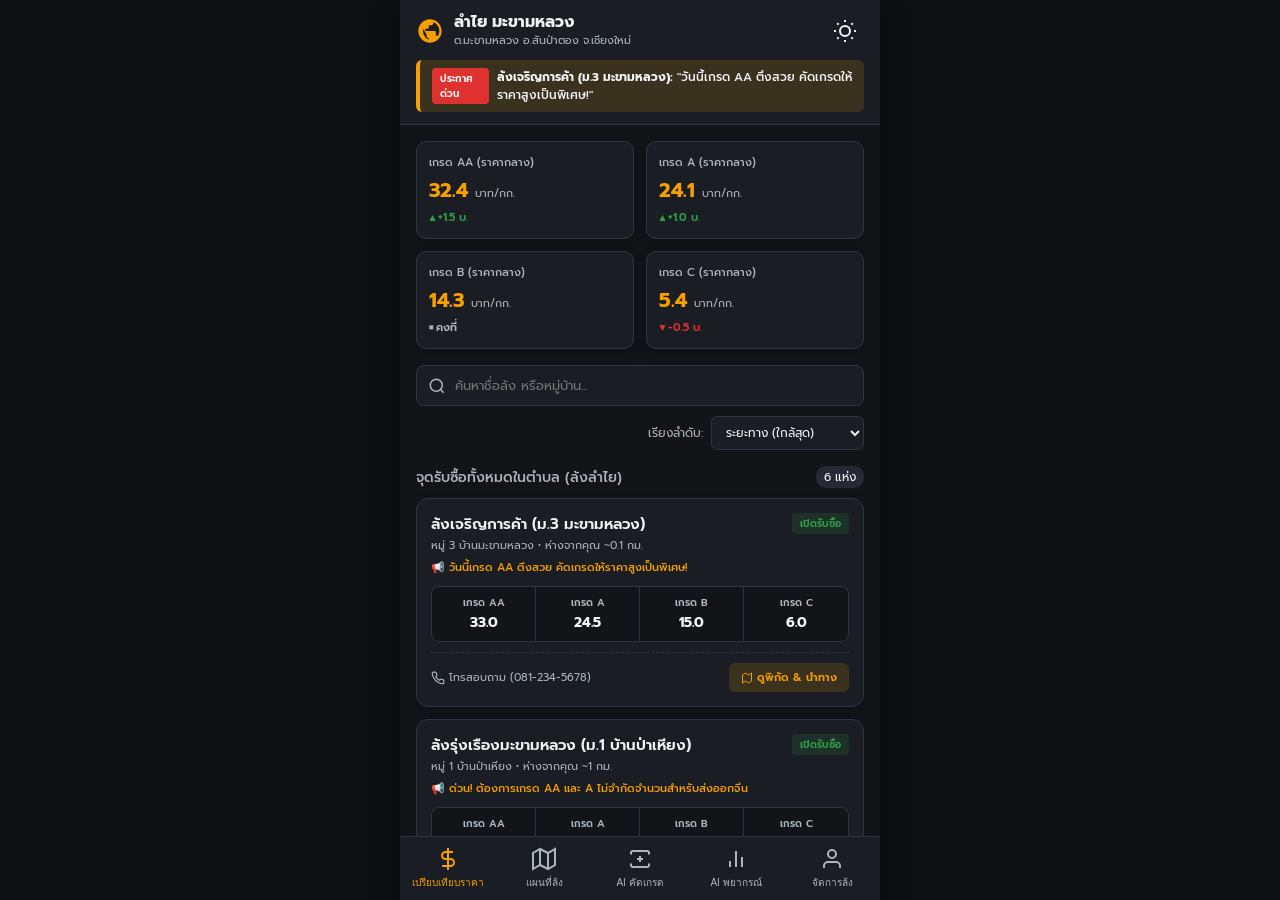
==== commit 4b749eb6: "Add files via upload" ====
--- a/index.html
+++ b/index.html
@@ -4,18 +4,6 @@
     <meta charset="UTF-8">
     <meta name="viewport" content="width=device-width, initial-scale=1.0">
     <title>มะขามหลวง ลำไย คอนเนค (MakhamLuang Longan Connect)</title>
-    
-    <!-- Device redirection script -->
-    <script>
-        function checkDevice() {
-            const isMobile = /Android|webOS|iPhone|iPad|iPod|BlackBerry|IEMobile|Opera Mini/i.test(navigator.userAgent) || window.innerWidth < 992;
-            if (!isMobile) {
-                window.location.replace("desktop.html");
-            }
-        }
-        checkDevice();
-        window.addEventListener('resize', checkDevice);
-    </script>
     
     <!-- Google Fonts: Prompt -->
     <link rel="preconnect" href="https://fonts.googleapis.com">
